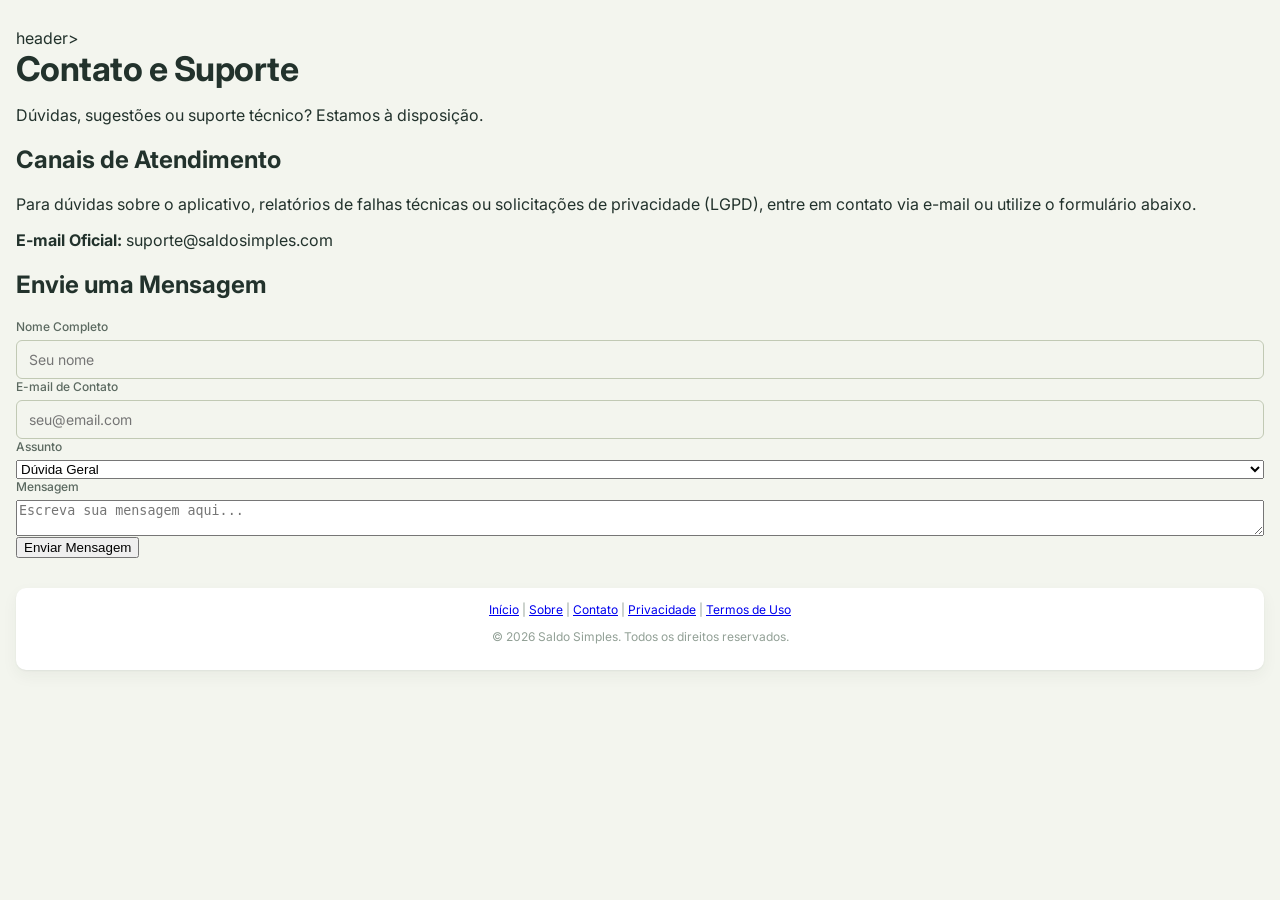
==== contato.html @ 560953db "feat: adicionar páginas de contato, privacidade, sobre e termos de uso" ====
<!DOCTYPE html>
<html lang="pt-BR">
<head>
  <meta charset="UTF-8">
  <meta name="viewport" content="width=device-width, initial-scale=1.0">
  <title>Contato e Suporte | Saldo Simples</title>
  <link rel="preconnect" href="https://fonts.googleapis.com">
  <link href="https://fonts.googleapis.com/css2?family=Fraunces:opsz,wght@9..144,400;9..144,500;9..144,600;9..144,700&family=Inter:wght@400;500;600;700&family=IBM+Plex+Mono:wght@400;500;600&display=swap" rel="stylesheet">
  <link rel="manifest" href="/manifest.json">
  <link rel="icon" type="image/x-icon" href="/assets/favicon.ico">
  <!-- Forçar modo web app no iOS/Safari -->
  <meta name="apple-mobile-web-app-capable" content="yes">
  <meta name="apple-mobile-web-app-status-bar-style" content="black-translucent">
  
  <!-- Tag ÚNICA de cor da barra do navegador -->
  <meta name="theme-color" id="themeColorMeta" content="#f8fafc">

  <link rel="stylesheet" href="assets/css/style.css">
  
  <script>
    // Aplica o tema salvo E a cor do navegador antes de renderizar a página
    (function(){
      try {
        var saved = localStorage.getItem('saldo_theme');
        var isDark = saved ? saved === 'dark' : (window.matchMedia && window.matchMedia('(prefers-color-scheme: dark)').matches);
        var theme = isDark ? 'dark' : 'light';
        var color = isDark ? '#1a2421' : '#f8fafc';
        
        document.documentElement.setAttribute('data-theme', theme);
        
        var meta = document.getElementById('themeColorMeta');
        if (meta) meta.setAttribute('content', color);
      } catch(e){}
    })();
  </script>
</head>
<body>
    <div class="container">
        header>
            <h1>Contato e Suporte</h1>
            <p class="subtitle">Dúvidas, sugestões ou suporte técnico? Estamos à disposição.</p>
        </header>

        <main>
            <section class="card">
                <h2>Canais de Atendimento</h2>
                <p>Para dúvidas sobre o aplicativo, relatórios de falhas técnicas ou solicitações de privacidade (LGPD), entre em contato via e-mail ou utilize o formulário abaixo.</p>
                <p><strong>E-mail Oficial:</strong> suporte@saldosimples.com</p>
            </section>

            <section class="card">
                <h2>Envie uma Mensagem</h2>
                <form action="#" method="POST" onsubmit="event.preventDefault(); alert('Mensagem enviada com sucesso!');">
                    <div class="form-group">
                        <label for="nome">Nome Completo</label>
                        <input type="text" id="nome" name="nome" required placeholder="Seu nome">
                    </div>

                    <div class="form-group">
                        <label for="email">E-mail de Contato</label>
                        <input type="email" id="email" name="email" required placeholder="seu@email.com">
                    </div>

                    <div class="form-group">
                        <label for="assunto">Assunto</label>
                        <select id="assunto" name="assunto">
                            <option value="duvida">Dúvida Geral</option>
                            <option value="suporte">Suporte Técnico / Bug</option>
                            <option value="lgpd">Solicitação LGPD / Privacidade</option>
                            <option value="sugestao">Sugestão de Funcionalidade</option>
                        </select>
                    </div>

                    <div class="form-group">
                        <label for="mensagem">Mensagem</label>
                        <textarea id="mensagem" name="mensagem" required placeholder="Escreva sua mensagem aqui..."></textarea>
                    </div>

                    <button type="submit">Enviar Mensagem</button>
                </form>
            </section>
        </main>

        <footer>
            <nav>
                <a href="index.html">Início</a> |
                <a href="sobre.html">Sobre</a> |
                <a href="contato.html">Contato</a> |
                <a href="privacidade.html">Privacidade</a> |
                <a href="termos.html">Termos de Uso</a>
            </nav>
            <p>&copy; 2026 Saldo Simples. Todos os direitos reservados.</p>
        </footer>
    </div>
</body>
</html>
---- assets/css/style.css ----
:root{
  --paper: #F3F5EE;
  --sheet: #FFFFFF;
  --ink: #22322C;
  --ink-soft: #5B6960;
  --ink-faint: #92A096;
  --rule: #D8DECF;
  --rule-strong: #C1C9B4;
  --margin: #B0503F;
  --margin-soft: rgba(176,80,63,0.35);
  --gold: #9C7A2C;
  --gold-soft: rgba(156,122,44,0.12);
  --pos: #35664A;
  --pos-soft: rgba(53,102,74,0.10);
  --neg: #A63D3D;
  --neg-soft: rgba(166,61,61,0.10);
  --tab-inactive: #E6E9DC;
  --shadow: 0 1px 2px rgba(34,50,44,0.06), 0 6px 16px rgba(34,50,44,0.05);
  --tint-rgb: 34,50,44;
  --overlay-scrim: rgba(34,50,44,0.32);
  color-scheme: light;
}

[data-theme="dark"]{
  --paper: #1B211D;
  --sheet: #242B26;
  --ink: #EAEDE6;
  --ink-soft: #AAB5A9;
  --ink-faint: #75816F;
  --rule: #34403A;
  --rule-strong: #3E4C43;
  --margin: #E08267;
  --margin-soft: rgba(224,130,103,0.35);
  --gold: #D9B25B;
  --gold-soft: rgba(217,178,91,0.14);
  --pos: #6FBF8F;
  --pos-soft: rgba(111,191,143,0.12);
  --neg: #E3807F;
  --neg-soft: rgba(227,128,127,0.14);
  --tab-inactive: #2E362F;
  --shadow: 0 1px 2px rgba(0,0,0,0.24), 0 6px 20px rgba(0,0,0,0.28);
  --tint-rgb: 255,255,255;
  --overlay-scrim: rgba(0,0,0,0.5);
  color-scheme: dark;
}

*{ box-sizing: border-box; }
html,body{ margin:0; padding:0; }
body{
  background: var(--paper);
  background-image:
    linear-gradient(var(--paper), var(--paper)),
    repeating-linear-gradient(90deg, rgba(var(--tint-rgb),0.02) 0 1px, transparent 1px 48px);
  color: var(--ink);
  font-family: 'Inter', sans-serif;
  min-height: 100vh;
  padding: 28px 16px 80px;
  -webkit-font-smoothing: antialiased;
}

.wrap{ max-width: 880px; margin: 0 auto; }

/* Header */
header{ margin-bottom: 22px; }
h1{
  font-family: 'Inter', sans-serif;
  font-weight: 700;
  font-size: 34px;
  margin: 0 0 4px;
  letter-spacing: -0.015em;
}
.sub{
  color: var(--ink-soft);
  font-size: 14px;
  margin: 0;
}

/* Month tabs */
.tabs-row{
  display:flex;
  align-items: flex-end;
  gap: 6px;
  margin: 22px 0 0;
  overflow-x: auto;
  padding-bottom: 2px;
  scrollbar-width: thin;
}
.tabs-row::-webkit-scrollbar{ height: 5px; }
.tabs-row::-webkit-scrollbar-thumb{ background: var(--rule-strong); border-radius: 4px; }

.tab{
  flex: 0 0 auto;
  font-family: 'Inter', sans-serif;
  font-size: 12.5px;
  padding: 9px 12px 8px 14px;
  background: var(--tab-inactive);
  color: var(--ink-soft);
  border: none;
  border-radius: 8px 8px 0 0;
  cursor: pointer;
  position: relative;
  top: 3px;
  transition: transform 0.15s ease, background 0.15s ease, color 0.15s ease;
  white-space: nowrap;
  display: inline-flex;
  align-items: center;
  gap: 6px;
}
.tab:nth-child(odd){ transform: rotate(-0.6deg); }
.tab:nth-child(even){ transform: rotate(0.6deg); }
.tab:hover{ color: var(--ink); background: #DEE3D1; }
.tab.active{
  background: var(--sheet);
  color: var(--ink);
  font-weight: 600;
  top: 0;
  transform: none;
  box-shadow: 0 -2px 8px rgba(34,50,44,0.06);
}

.tab-close{
  display: inline-flex;
  align-items: center;
  justify-content: center;
  width: 16px;
  height: 16px;
  border-radius: 50%;
  font-size: 12px;
  color: var(--ink-faint);
  transition: all 0.12s ease;
  margin-left: 2px;
}
.tab-close:hover{
  background: var(--neg-soft);
  color: var(--neg);
}

.tab-add{
  flex: 0 0 auto;
  font-family: 'Inter', sans-serif;
  font-size: 16px;
  line-height: 1;
  width: 34px; height: 34px;
  border-radius: 50%;
  border: 1px dashed var(--rule-strong);
  background: transparent;
  color: var(--ink-soft);
  cursor: pointer;
  align-self: center;
  transition: all 0.15s ease;
}
.tab-add:hover{ border-color: var(--margin); color: var(--margin); }

/* Panel geral */
.panel{
  background: var(--sheet);
  border-radius: 0 10px 10px 10px;
  box-shadow: var(--shadow);
  padding: 22px;
  display: grid;
  grid-template-columns: 1fr 1fr 1fr;
  gap: 0;
  margin-bottom: 28px;
  overflow: hidden;
}
.stat{ padding: 4px 18px; position:relative; }
.stat + .stat{ border-left: 1px solid var(--rule); }
.stat-label{
  font-family: 'Inter', sans-serif;
  font-size: 10.5px;
  letter-spacing: 0.1em;
  text-transform: uppercase;
  color: var(--ink-faint);
  margin: 0 0 8px;
}
.stat-value{
  font-family:'IBM Plex Mono', monospace;
  font-size: 25px;
  font-weight: 600;
  font-variant-numeric: tabular-nums;
  margin: 0;
  letter-spacing: -0.02em;
}
.stat.despesas .stat-value{ color: var(--margin); }
.stat.receitas .stat-value{ color: var(--gold); }
.stat.saldo .stat-value.pos{ color: var(--pos); }
.stat.saldo .stat-value.neg{ color: var(--neg); }
.stat-sub{
  font-size: 11px;
  color: var(--ink-faint);
  margin: 4px 0 0;
}

@media (max-width: 560px){
  .panel{ grid-template-columns: 1fr; }
  .stat + .stat{ border-left:none; border-top: 1px solid var(--rule); padding-top: 14px; margin-top: 10px;}
}

/* Sections */
section.book{
  background: var(--sheet);
  border-radius: 10px;
  box-shadow: var(--shadow);
  margin-bottom: 22px;
  overflow: hidden;
  border-left: 3px solid var(--margin-soft);
}
section.book.income{ border-left-color: rgba(156,122,44,0.35); }

.book-head{
  display:flex;
  align-items:baseline;
  justify-content: space-between;
  padding: 18px 22px 12px;
}
.book-title{
  font-family: 'Inter', sans-serif;
  font-weight: 700;
  font-size: 19px;
  margin: 0;
  letter-spacing: -0.01em;
}
.book-total{
  font-family:'IBM Plex Mono', monospace;
  font-size: 15px;
  font-weight: 600;
  font-variant-numeric: tabular-nums;
}
section.book .book-total{ color: var(--margin); }
section.book.income .book-total{ color: var(--gold); }

table{ width: 100%; border-collapse: collapse; }
thead th{
  text-align: left;
  font-family: 'Inter', sans-serif;
  font-size: 10.5px;
  letter-spacing: 0.08em;
  text-transform: uppercase;
  color: var(--ink-faint);
  font-weight: 500;
  padding: 6px 22px;
  border-top: 1px solid var(--rule);
  border-bottom: 1px solid var(--rule-strong);
}
thead th.col-day{ width: 58px; }
thead th.col-value{ width: 150px; text-align: right; }
thead th.col-action{ width: 40px; }

tbody tr{ border-bottom: 1px solid var(--rule); transition: background 0.12s ease; }
tbody tr:hover{ background: rgba(var(--tint-rgb),0.02); }
tbody td{ padding: 4px 22px; vertical-align: middle; }
tbody td:first-child{ padding-left: 14px; padding-right: 4px; }

.cell-input{
  width: 100%;
  border: none;
  background: transparent;
  font-family: inherit;
  color: var(--ink);
  font-size: 14px;
  padding: 8px 4px;
  border-radius: 4px;
  outline: none;
  transition: background 0.12s ease;
}
.cell-input:hover{ background: rgba(var(--tint-rgb),0.035); }
.cell-input:focus{ background: var(--gold-soft); box-shadow: inset 0 0 0 1px var(--rule-strong); }
.cell-input.day-input{ font-family:'IBM Plex Mono', monospace; text-align:center; -moz-appearance:textfield; }
.cell-input.day-input::-webkit-inner-spin-button,
.cell-input.day-input::-webkit-outer-spin-button{ -webkit-appearance:none; margin:0; }
.cell-input.value-input{ -moz-appearance:textfield; }
.cell-input.value-input::-webkit-inner-spin-button,
.cell-input.value-input::-webkit-outer-spin-button{ -webkit-appearance:none; margin:0; }
.cell-input.value-input{
  font-family:'IBM Plex Mono', monospace;
  text-align: right;
  font-variant-numeric: tabular-nums;
}
.cell-input.item-input{ font-weight: 500; }
.cell-input.value-input::placeholder{ color: var(--ink-faint); font-family: 'Inter', sans-serif;}

.row-del{
  border: none;
  background: transparent;
  color: var(--ink-faint);
  cursor: pointer;
  font-size: 16px;
  line-height: 1;
  width: 26px; height: 26px;
  border-radius: 6px;
  transition: all 0.12s ease;
}
.row-del:hover{ color: var(--neg); background: var(--neg-soft); }

.add-row-btn{
  display:flex;
  align-items:center;
  gap: 8px;
  width: 100%;
  background: transparent;
  border: none;
  border-top: 1px dashed var(--rule-strong);
  color: var(--ink-soft);
  font-family: 'Inter', sans-serif;
  font-size: 13px;
  padding: 12px 22px;
  cursor: pointer;
  transition: all 0.12s ease;
}
.add-row-btn:hover{ color: var(--margin); background: rgba(176,80,63,0.03); }
section.book.income .add-row-btn:hover{ color: var(--gold); background: rgba(156,122,44,0.04); }
.plus-sym{ font-family: 'Inter', sans-serif; font-size: 15px; }

.empty-note{
  padding: 22px;
  text-align:center;
  color: var(--ink-faint);
  font-size: 13px;
}

footer{
  text-align:center;
  color: var(--ink-faint);
  font-size: 12px;
  margin-top: 30px;
  font-family: 'Inter', sans-serif;
  background: var(--sheet);
  border-radius: 10px;
  padding: 14px 16px;
  box-shadow: var(--shadow);
}
footer button{
  background:none;
  border:none;
  color: var(--ink-faint);
  text-decoration: underline;
  cursor:pointer;
  font-family: inherit;
  font-size: inherit;
  padding: 0 4px;
}
footer button:hover{ color: var(--margin); }

.save-flag{
  position: fixed;
  bottom: 18px; right: 18px;
  background: var(--ink);
  color: var(--paper);
  font-family: 'Inter', sans-serif;
  font-size: 11.5px;
  padding: 8px 14px;
  border-radius: 20px;
  opacity: 0;
  transform: translateY(6px);
  transition: opacity 0.25s ease, transform 0.25s ease;
  pointer-events: none;
}
.save-flag.show{ opacity: 1; transform: translateY(0); }

@media (prefers-reduced-motion: reduce){
  *{ transition: none !important; }
}

/* Header topo (título) */
.top-bar{
  display: flex;
  align-items: flex-start;
  gap: 14px;
  margin-bottom: 22px;
}
.top-bar-title{ flex: 1 1 auto; min-width: 0; }
.top-bar-title h1{ margin: 0 0 4px; }
.top-bar-title .sub{ margin: 0; }

.nav-eyebrow{
  font-family: 'Inter', sans-serif;
  font-size: 10.5px;
  letter-spacing: 0.12em;
  text-transform: uppercase;
  color: var(--ink-faint);
  margin: 0 8px 8px;
}
.nav-link{
  text-align: left;
  border: none;
  background: transparent;
  border-radius: 8px;
  padding: 12px 10px;
  cursor: pointer;
  display: flex;
  flex-direction: column;
  gap: 2px;
  transition: background 0.15s ease;
}
.nav-link:hover{ background: rgba(var(--tint-rgb),0.045); }
.nav-link.active{ background: var(--gold-soft); }
.nav-link-title{
  font-family: 'Inter', sans-serif;
  font-weight: 700;
  font-size: 16px;
  color: var(--ink);
  letter-spacing: -0.01em;
}
.nav-link-sub{
  font-size: 12px;
  color: var(--ink-soft);
}

.account-logged-btn{
  flex-direction: row;
  align-items: center;
  justify-content: space-between;
  gap: 8px;
  cursor: default;
}
.account-logged-info{
  display: flex;
  flex-direction: column;
  gap: 2px;
  min-width: 0;
}
.account-logged-name{
  overflow: hidden;
  text-overflow: ellipsis;
  white-space: nowrap;
}
.account-logout-btn{
  flex-shrink: 0;
  width: 32px;
  height: 32px;
  display: flex;
  align-items: center;
  justify-content: center;
  border: none;
  border-radius: 7px;
  background: transparent;
  color: var(--ink-soft);
  cursor: pointer;
  transition: background 0.15s ease, color 0.15s ease;
}
.account-logout-btn:hover{
  background: rgba(190,60,60,0.1);
  color: #b23b3b;
}
.account-logout-btn svg{
  width: 18px;
  height: 18px;
}

/* Alternância de tema (claro/escuro) */
.theme-toggle-btn{
  flex-direction: row;
  align-items: center;
  justify-content: space-between;
  gap: 8px;
  width: 100%;
}
.theme-toggle-track{
  position: relative;
  flex-shrink: 0;
  width: 40px;
  height: 22px;
  border-radius: 999px;
  background: var(--rule-strong);
  transition: background 0.2s ease;
}
.theme-toggle-thumb{
  position: absolute;
  top: 2px; left: 2px;
  width: 18px; height: 18px;
  border-radius: 50%;
  background: var(--sheet);
  box-shadow: 0 1px 3px rgba(0,0,0,0.25);
  display: flex;
  align-items: center;
  justify-content: center;
  color: var(--ink-soft);
  transition: transform 0.2s ease;
}
.theme-toggle-thumb svg{ width: 12px; height: 12px; }
[data-theme="dark"] .theme-toggle-track{ background: var(--gold); }
[data-theme="dark"] .theme-toggle-thumb{ transform: translateX(18px); }


/* --- Modal customizado (substitui confirm()/alert() nativos) --- */
.modal-overlay{
  position: fixed;
  inset: 0;
  background: var(--overlay-scrim);
  display: flex;
  align-items: center;
  justify-content: center;
  padding: 20px;
  z-index: 200;
  opacity: 0;
  pointer-events: none;
  transition: opacity 0.18s ease;
}
.modal-overlay.open{ opacity: 1; pointer-events: auto; }
.modal-card{
  background: var(--sheet);
  border-radius: 12px;
  box-shadow: var(--shadow);
  max-width: 400px;
  width: 100%;
  padding: 24px;
  transform: translateY(8px) scale(0.98);
  transition: transform 0.18s ease;
}
.modal-overlay.open .modal-card{ transform: translateY(0) scale(1); }
.modal-title{
  font-family: 'Inter', sans-serif;
  font-weight: 700;
  font-size: 18px;
  color: var(--ink);
  margin: 0 0 10px;
  letter-spacing: -0.01em;
}
.modal-message{
  font-size: 14px;
  color: var(--ink-soft);
  line-height: 1.5;
  margin: 0 0 22px;
  white-space: pre-line;
}
.modal-actions{
  display: flex;
  justify-content: flex-end;
  gap: 10px;
}
.modal-btn{
  padding: 10px 18px;
  border-radius: 7px;
  border: none;
  font-family: 'Inter', sans-serif;
  font-size: 13px;
  font-weight: 600;
  cursor: pointer;
  transition: background 0.15s ease, opacity 0.15s ease;
}
.modal-btn.secondary{
  background: transparent;
  color: var(--ink-soft);
  border: 1px solid var(--rule-strong);
}
.modal-btn.secondary:hover{ background: rgba(var(--tint-rgb),0.05); }
.modal-btn.primary{ background: var(--ink); color: var(--paper); }
.modal-btn.primary:hover{ opacity: 0.88; }
.modal-btn.danger{ background: var(--neg); color: #fff; }
.modal-btn.danger:hover{ opacity: 0.88; }

@media (prefers-reduced-motion: reduce){
  .modal-overlay, .modal-card{ transition: none; }
}

/* --- Toasts (notificações não bloqueantes) --- */
.toast-stack{
  position: fixed;
  top: 18px;
  right: 18px;
  left: 18px;
  z-index: 210;
  display: flex;
  flex-direction: column;
  align-items: flex-end;
  gap: 8px;
  pointer-events: none;
}
.toast{
  pointer-events: auto;
  max-width: 360px;
  background: var(--sheet);
  color: var(--ink);
  border-left: 4px solid var(--ink-soft);
  border-radius: 8px;
  box-shadow: var(--shadow);
  padding: 12px 16px;
  font-size: 13.5px;
  line-height: 1.4;
  opacity: 0;
  transform: translateY(-8px);
  transition: opacity 0.2s ease, transform 0.2s ease;
  cursor: pointer;
}
.toast.show{ opacity: 1; transform: translateY(0); }
.toast.success{ border-left-color: var(--pos); }
.toast.error{ border-left-color: var(--neg); }
.toast.info{ border-left-color: var(--gold); }
.toast.syncing{ border-left-color: var(--ink-faint); }
@media (max-width: 560px){
  .toast-stack{ left: 12px; right: 12px; align-items: stretch; }
  .toast{ max-width: none; }
}

/* Layout geral: menu lateral (desktop) + conteúdo */
.app-shell{ display: block; }
.side-nav{ display: none; }
.mobile-tabbar{ display: none; }
.sheet-overlay{ display: none; }

/* Desktop / navegador: menu fica sempre aberto na lateral,
   próximo ao conteúdo centralizado (não colado na borda da tela) */
@media (min-width: 769px){
  .app-shell{
    display: flex;
    align-items: flex-start;
    justify-content: center;
    gap: 22px;
    max-width: 1170px;
    margin: 0 auto;
  }
  .app-shell .wrap{ margin: 0; flex: 1 1 auto; min-width: 0; }

  .side-nav{
    display: flex;
    flex-direction: column;
    gap: 6px;
    width: 230px;
    flex: 0 0 230px;
    position: sticky;
    top: 28px;
    background: var(--sheet);
    border-radius: 14px;
    box-shadow: var(--shadow);
    padding: 18px 14px;
  }
}

/* Mobile: menu lateral vira barra de navegação no rodapé,
   e "Conta" abre um menu suspenso de baixo pra cima */
@media (max-width: 768px){
  body{ padding-bottom: 92px; }
  .save-flag{ bottom: 84px; }

  .mobile-tabbar{
    display: flex;
    position: fixed;
    left: 0; right: 0; bottom: 0;
    z-index: 45;
    background: var(--sheet);
    border-top: 1px solid var(--rule);
    box-shadow: 0 -2px 12px rgba(34,50,44,0.07);
    padding: 6px 2px calc(6px + env(safe-area-inset-bottom));
  }
  .tabbar-btn{
    flex: 1 1 0;
    display: flex;
    flex-direction: column;
    align-items: center;
    justify-content: center;
    gap: 3px;
    border: none;
    background: transparent;
    color: var(--ink-faint);
    font-family: 'Inter', sans-serif;
    font-size: 10.5px;
    letter-spacing: 0.01em;
    padding: 6px 2px;
    border-radius: 10px;
    cursor: pointer;
    transition: color 0.15s ease, background 0.15s ease;
  }
  .tabbar-btn svg{ width: 21px; height: 21px; }
  .tabbar-btn:active{ background: rgba(var(--tint-rgb),0.06); }
  .tabbar-btn.active{ color: var(--margin); background: var(--gold-soft); }

  /* Menu suspenso (bottom sheet) */
  .sheet-overlay{
    display: block;
    position: fixed;
    inset: 0;
    background: var(--overlay-scrim);
    z-index: 49;
    opacity: 0;
    pointer-events: none;
    transition: opacity 0.2s ease;
  }
  .sheet-overlay.open{ opacity: 1; pointer-events: auto; }

  .bottom-sheet{
    position: fixed;
    left: 0; right: 0; bottom: 0;
    background: var(--sheet);
    border-radius: 16px 16px 0 0;
    box-shadow: 0 -8px 28px rgba(34,50,44,0.18);
    padding: 10px 14px calc(18px + env(safe-area-inset-bottom));
    display: flex;
    flex-direction: column;
    gap: 4px;
    transform: translateY(100%);
    transition: transform 0.24s ease;
    max-height: 70vh;
    overflow-y: auto;
  }
  .sheet-overlay.open .bottom-sheet{ transform: translateY(0); }

  .sheet-handle{
    width: 36px; height: 4px;
    border-radius: 3px;
    background: var(--rule-strong);
    margin: 4px auto 10px;
  }
}

/* Anual */
.anual-head{ margin-bottom: 22px; }
.year-card{
  background: var(--sheet);
  border-radius: 10px;
  box-shadow: var(--shadow);
  margin-bottom: 22px;
  overflow: hidden;
  border-left: 3px solid var(--rule-strong);
}
.year-head{
  display:flex;
  align-items: baseline;
  justify-content: space-between;
  padding: 18px 22px 14px;
  border-bottom: 1px solid var(--rule);
}
.year-title{
  font-family: 'Inter', sans-serif;
  font-weight: 700;
  font-size: 22px;
  margin: 0;
  letter-spacing: -0.01em;
}
.year-saldo{
  font-family:'IBM Plex Mono', monospace;
  font-size: 15px;
  font-weight: 600;
  font-variant-numeric: tabular-nums;
}
.year-saldo.pos{ color: var(--pos); }
.year-saldo.neg{ color: var(--neg); }

.year-stats{
  display: grid;
  grid-template-columns: 1fr 1fr;
  gap: 0;
}
.year-stat{ padding: 16px 22px; }
.year-stat + .year-stat{ border-left: 1px solid var(--rule); }
.year-stat .stat-label{ margin-bottom: 6px; }
.year-stat .stat-value{ font-size: 20px; }
.year-stat.despesas .stat-value{ color: var(--margin); }
.year-stat.receitas .stat-value{ color: var(--gold); }

.year-breakdown{
  display: grid;
  grid-template-columns: 1fr 1fr;
  gap: 0;
  border-top: 1px solid var(--rule);
}
.year-breakdown-col + .year-breakdown-col{ border-left: 1px solid var(--rule); }
.year-breakdown-title{
  font-family: 'Inter', sans-serif;
  font-size: 10.5px;
  letter-spacing: 0.08em;
  text-transform: uppercase;
  color: var(--ink-faint);
  padding: 12px 22px 4px;
}
.year-item-row{
  display:flex;
  justify-content: space-between;
  padding: 5px 22px;
  font-size: 13px;
}
.year-item-row .yi-name{ color: var(--ink-soft); }
.year-item-row .yi-val{
  font-family:'IBM Plex Mono', monospace;
  font-variant-numeric: tabular-nums;
  flex-shrink: 0;
  padding-left: 12px;
}
.year-breakdown-empty{
  padding: 8px 22px 14px;
  font-size: 12.5px;
  color: var(--ink-faint);
}
.year-breakdown-col:last-child .year-breakdown-empty,
.year-breakdown-col:last-child .year-item-row{ padding-bottom: 14px; }

.geral-panel{ margin-top: 4px; }

.anual-empty{
  background: var(--sheet);
  border-radius: 10px;
  box-shadow: var(--shadow);
  padding: 32px 22px;
  text-align: center;
  color: var(--ink-faint);
  font-size: 14px;
  margin-bottom: 22px;
}

/* Página de Auth / Login */
.auth-card {
  background: var(--sheet);
  border-radius: 10px;
  box-shadow: var(--shadow);
  padding: 28px;
  max-width: 400px;
  margin: 20px auto;
}
.auth-tabs {
  display: flex;
  border-bottom: 1px solid var(--rule);
  margin-bottom: 20px;
}
.auth-tab {
  flex: 1;
  padding: 10px;
  background: none;
  border: none;
  border-bottom: 2px solid transparent;
  font-family: 'Inter', sans-serif;
  font-size: 14px;
  color: var(--ink-soft);
  cursor: pointer;
  transition: all 0.15s ease;
}
.auth-tab.active {
  border-bottom-color: var(--margin);
  color: var(--ink);
  font-weight: 600;
}
.auth-form {
  display: flex;
  flex-direction: column;
  gap: 16px;
}
.form-group {
  display: flex;
  flex-direction: column;
  gap: 6px;
}
.form-row {
  display: flex;
  gap: 12px;
}
.form-row .form-group {
  flex: 1;
  min-width: 0;
}
.form-group label {
  font-size: 12px;
  font-weight: 500;
  color: var(--ink-soft);
  font-family: 'Inter', sans-serif;
}
.form-group input {
  padding: 10px 12px;
  border: 1px solid var(--rule-strong);
  border-radius: 6px;
  background: var(--paper);
  font-family: inherit;
  font-size: 14px;
  color: var(--ink);
  outline: none;
}
.form-group input:focus {
  border-color: var(--margin);
  box-shadow: 0 0 0 2px var(--margin-soft);
}
.auth-submit {
  margin-top: 8px;
  padding: 12px;
  background: var(--ink);
  color: var(--paper);
  border: none;
  border-radius: 6px;
  font-family: 'Inter', sans-serif;
  font-weight: 600;
  cursor: pointer;
  transition: background 0.15s ease;
}
.auth-submit:hover {
  background: var(--margin);
}

@media (max-width: 560px){
  .year-stats{ grid-template-columns: 1fr; }
  .year-stat + .year-stat{ border-left: none; border-top: 1px solid var(--rule); }
  .year-breakdown{ grid-template-columns: 1fr; }
  .year-breakdown-col + .year-breakdown-col{ border-left: none; border-top: 1px solid var(--rule); }

  thead th, tbody td, .book-head{ padding-left: 14px; padding-right: 14px; }
  tbody td:first-child{ padding-left: 10px; padding-right: 2px; }
  .stat-value{ font-size: 21px; }
  thead th.col-day{ width: 40px; }
  thead th.col-value{ width: 92px; padding-left: 6px; }
  thead th.col-action{ width: 30px; }
  table{ table-layout: fixed; }
  tbody td:nth-child(2){ padding-left: 8px; padding-right: 4px; overflow: hidden; }
  tbody td:nth-child(3){ padding-left: 4px; padding-right: 8px; }
  .cell-input.item-input{ font-size: 13.5px; }
  .cell-input.value-input{ font-size: 13px; padding-left: 0; }
  .cell-input.value-input::placeholder{ font-size: 12px; }
  tbody td:last-child{ padding-left: 0; padding-right: 8px; }
}

#viewAuth {
  padding-top: 10px;
  min-height: calc(100vh - 120px);
  display: flex;
  justify-content: center;
  align-items: flex-start; /* Garante que o card fique no topo e não centralizado verticalmente lá embaixo */
}

/* Cabeçalho centralizado do card de autenticação */
.auth-card-header {
  text-align: center;
  margin-bottom: 24px;
}

.auth-card-title {
  font-family: 'Inter', sans-serif; /* Mesmo padrão de título usado em .modal-title, .book-title, .nav-link-title e .year-title */
  font-size: 1.35rem;
  font-weight: 700;
  letter-spacing: -0.01em;
  color: var(--ink);
  margin: 0 0 6px 0;
}

.auth-card-sub {
  font-family: inherit; /* Garante a mesma fonte do restante do app */
  font-size: 0.875rem;
  font-weight: 400;
  color: var(--ink-soft);
  margin: 0;
  line-height: 1.45;
}
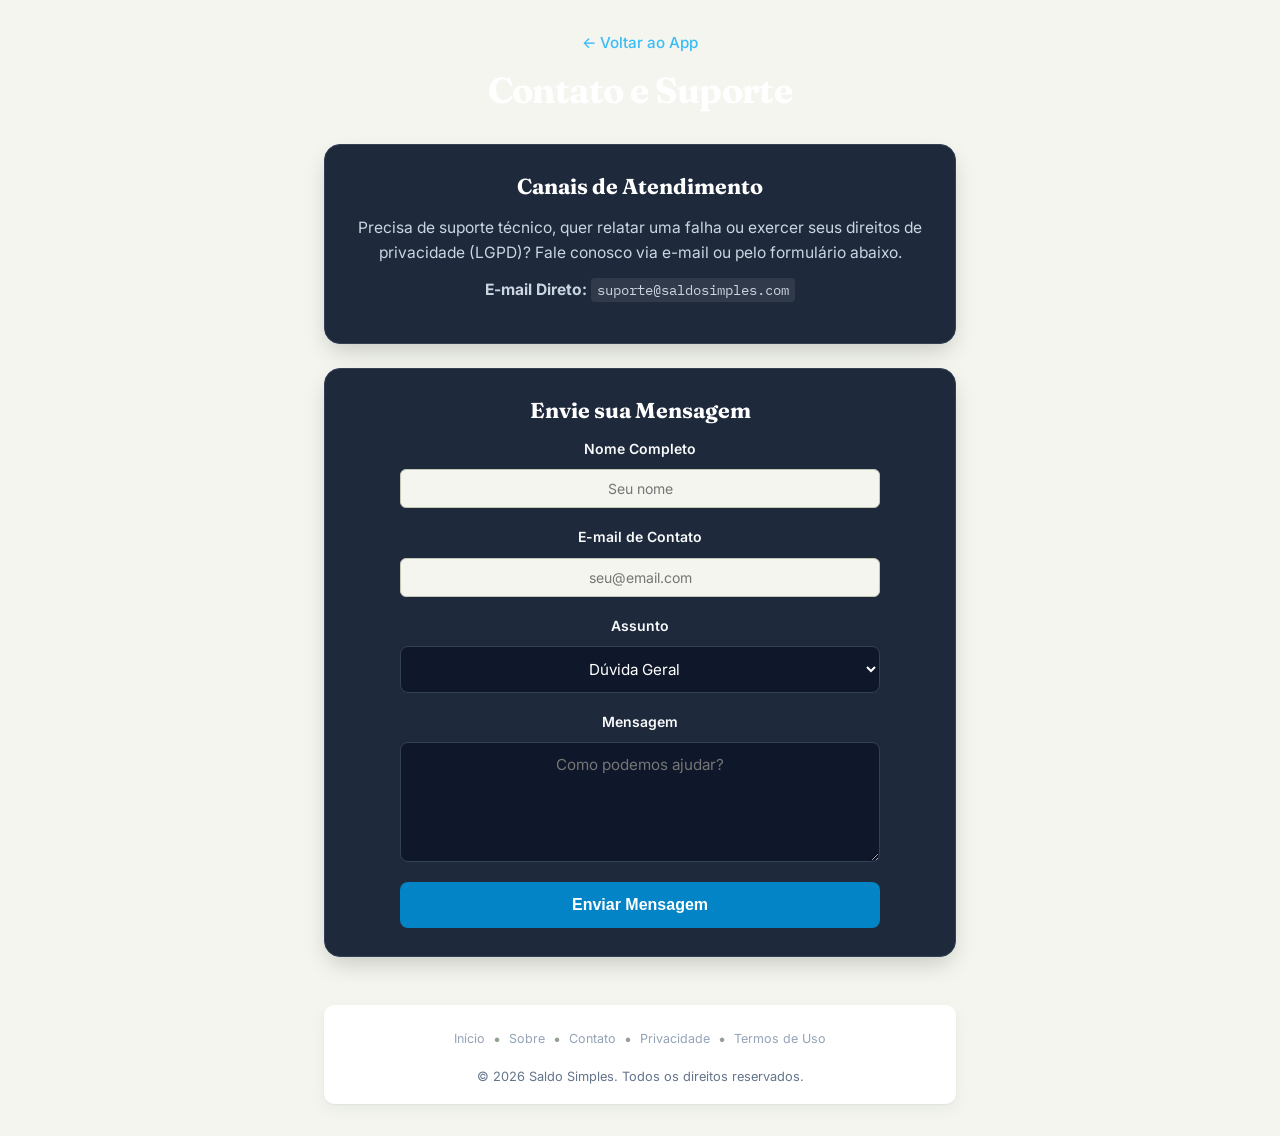
==== commit 95a874c6: "feat: add terms acceptance checkbox to registration form, enhance footer navigation, and update priv" ====
--- a/contato.html
+++ b/contato.html
@@ -1,5 +1,5 @@
 <!DOCTYPE html>
-<html lang="pt-BR">
+<html lang="pt-BR" data-theme="dark">
 <head>
   <meta charset="UTF-8">
   <meta name="viewport" content="width=device-width, initial-scale=1.0">
@@ -8,89 +8,312 @@
   <link href="https://fonts.googleapis.com/css2?family=Fraunces:opsz,wght@9..144,400;9..144,500;9..144,600;9..144,700&family=Inter:wght@400;500;600;700&family=IBM+Plex+Mono:wght@400;500;600&display=swap" rel="stylesheet">
   <link rel="manifest" href="/manifest.json">
   <link rel="icon" type="image/x-icon" href="/assets/favicon.ico">
-  <!-- Forçar modo web app no iOS/Safari -->
   <meta name="apple-mobile-web-app-capable" content="yes">
   <meta name="apple-mobile-web-app-status-bar-style" content="black-translucent">
-  
-  <!-- Tag ÚNICA de cor da barra do navegador -->
   <meta name="theme-color" id="themeColorMeta" content="#f8fafc">
-
   <link rel="stylesheet" href="assets/css/style.css">
   
   <script>
-    // Aplica o tema salvo E a cor do navegador antes de renderizar a página
     (function(){
       try {
         var saved = localStorage.getItem('saldo_theme');
         var isDark = saved ? saved === 'dark' : (window.matchMedia && window.matchMedia('(prefers-color-scheme: dark)').matches);
         var theme = isDark ? 'dark' : 'light';
         var color = isDark ? '#1a2421' : '#f8fafc';
-        
         document.documentElement.setAttribute('data-theme', theme);
-        
         var meta = document.getElementById('themeColorMeta');
         if (meta) meta.setAttribute('content', color);
       } catch(e){}
     })();
   </script>
+
+  <style>
+    /* Reset & Inherit Fonts from CSS Variables/System */
+    body {
+      font-family: var(--font-sans, 'Inter', -apple-system, BlinkMacSystemFont, "Segoe UI", Roboto, sans-serif);
+      margin: 0;
+      padding: 0;
+      display: flex;
+      justify-content: center;
+      align-items: center;
+      min-height: 100vh;
+      background-color: var(--bg-body, #0f172a);
+      color: var(--text-main, #f8fafc);
+    }
+
+    .app-container {
+      width: 100%;
+      max-width: 680px;
+      margin: 0 auto;
+      padding: 2rem 1.5rem;
+      display: flex;
+      flex-direction: column;
+      align-items: center;
+      text-align: center;
+      box-sizing: border-box;
+    }
+
+    .app-header {
+      width: 100%;
+      margin-bottom: 2rem;
+      display: flex;
+      flex-direction: column;
+      align-items: center;
+    }
+
+    .page-title {
+      font-family: var(--font-serif, 'Fraunces', Georgia, serif);
+      font-size: 2.25rem;
+      font-weight: 700;
+      margin: 0.5rem 0 0 0;
+      color: var(--text-heading, #ffffff);
+    }
+
+    .content-body {
+      width: 100%;
+      display: flex;
+      flex-direction: column;
+      align-items: center;
+      gap: 1.5rem;
+    }
+
+    .card {
+      width: 100%;
+      background: var(--bg-card, #1e293b);
+      border: 1px solid var(--border-color, #334155);
+      border-radius: 16px;
+      padding: 1.75rem 1.5rem;
+      box-shadow: 0 10px 25px -5px rgba(0, 0, 0, 0.2);
+      box-sizing: border-box;
+      display: flex;
+      flex-direction: column;
+      align-items: center;
+      text-align: center;
+    }
+
+    .card h2 {
+      font-family: var(--font-serif, 'Fraunces', Georgia, serif);
+      font-size: 1.35rem;
+      margin-top: 0;
+      margin-bottom: 1rem;
+      color: var(--text-heading, #ffffff);
+    }
+
+    .card p {
+      font-size: 0.975rem;
+      line-height: 1.6;
+      color: var(--text-muted, #cbd5e1);
+      margin: 0 0 0.75rem 0;
+    }
+
+    .info-list {
+      list-style: none;
+      padding: 0;
+      margin: 0;
+      text-align: center;
+      width: 100%;
+    }
+
+    .info-list li {
+      margin-bottom: 1rem;
+      font-size: 0.95rem;
+      line-height: 1.6;
+      color: var(--text-muted, #cbd5e1);
+    }
+
+    .info-list li:last-child {
+      margin-bottom: 0;
+    }
+
+    code {
+      font-family: var(--font-mono, 'IBM Plex Mono', monospace);
+      background: rgba(255, 255, 255, 0.08);
+      padding: 0.2rem 0.4rem;
+      border-radius: 4px;
+      font-size: 0.875rem;
+    }
+
+    /* Form styling for Contato */
+    .app-form {
+      width: 100%;
+      max-width: 480px;
+      display: flex;
+      flex-direction: column;
+      gap: 1.25rem;
+      align-items: center;
+    }
+
+    .form-group {
+      width: 100%;
+      display: flex;
+      flex-direction: column;
+      align-items: center;
+      text-align: center;
+    }
+
+    .form-group label {
+      font-size: 0.875rem;
+      font-weight: 600;
+      margin-bottom: 0.4rem;
+      color: var(--text-main, #f8fafc);
+    }
+
+    .form-input {
+      width: 100%;
+      padding: 0.75rem 1rem;
+      border-radius: 8px;
+      border: 1px solid var(--border-color, #334155);
+      background: var(--bg-input, #0f172a);
+      color: var(--text-main, #ffffff);
+      font-family: inherit;
+      font-size: 0.95rem;
+      box-sizing: border-box;
+      text-align: center;
+    }
+
+    textarea.form-input {
+      min-height: 120px;
+      resize: vertical;
+    }
+
+    .btn-primary {
+      width: 100%;
+      padding: 0.85rem;
+      border-radius: 8px;
+      border: none;
+      background: #0284c7;
+      color: #ffffff;
+      font-weight: 600;
+      font-size: 1rem;
+      cursor: pointer;
+      transition: background 0.2s ease;
+    }
+
+    .btn-primary:hover {
+      background: #0369a1;
+    }
+
+    /* Global link reset & Back link */
+    a, a:visited {
+      color: inherit;
+      text-decoration: none;
+    }
+
+    .back-link, 
+    .back-link:visited,
+    .back-link:hover,
+    .back-link:active {
+      color: #38bdf8 !important;
+      text-decoration: none !important;
+      font-size: 0.95rem;
+      font-weight: 500;
+      display: inline-block;
+      margin-bottom: 0.5rem;
+    }
+
+    .back-link:hover {
+      text-decoration: underline !important;
+      color: #7dd3fc !important;
+    }
+
+    /* Footer styling */
+    .app-footer {
+      margin-top: 3rem;
+      padding-top: 1.5rem;
+      border-top: 1px solid var(--border-color, rgba(255, 255, 255, 0.1));
+      width: 100%;
+      text-align: center;
+    }
+
+    .app-footer nav.footer-nav {
+      display: flex;
+      justify-content: center;
+      flex-wrap: wrap;
+      gap: 0.5rem;
+      margin-bottom: 0.75rem;
+      font-size: 0.9rem;
+    }
+
+    .app-footer nav.footer-nav a,
+    .app-footer nav.footer-nav a:visited {
+      color: #94a3b8 !important;
+      text-decoration: none !important;
+      transition: color 0.2s ease;
+    }
+
+    .app-footer nav.footer-nav a:hover,
+    .app-footer nav.footer-nav a:active {
+      color: #f1f5f9 !important;
+      text-decoration: underline !important;
+    }
+
+    .app-footer p {
+      font-size: 0.8rem;
+      color: #64748b;
+      margin: 0;
+    }
+  </style>
+
 </head>
 <body>
-    <div class="container">
-        header>
-            <h1>Contato e Suporte</h1>
-            <p class="subtitle">Dúvidas, sugestões ou suporte técnico? Estamos à disposição.</p>
-        </header>
-
-        <main>
-            <section class="card">
-                <h2>Canais de Atendimento</h2>
-                <p>Para dúvidas sobre o aplicativo, relatórios de falhas técnicas ou solicitações de privacidade (LGPD), entre em contato via e-mail ou utilize o formulário abaixo.</p>
-                <p><strong>E-mail Oficial:</strong> suporte@saldosimples.com</p>
-            </section>
-
-            <section class="card">
-                <h2>Envie uma Mensagem</h2>
-                <form action="#" method="POST" onsubmit="event.preventDefault(); alert('Mensagem enviada com sucesso!');">
-                    <div class="form-group">
-                        <label for="nome">Nome Completo</label>
-                        <input type="text" id="nome" name="nome" required placeholder="Seu nome">
-                    </div>
-
-                    <div class="form-group">
-                        <label for="email">E-mail de Contato</label>
-                        <input type="email" id="email" name="email" required placeholder="seu@email.com">
-                    </div>
-
-                    <div class="form-group">
-                        <label for="assunto">Assunto</label>
-                        <select id="assunto" name="assunto">
-                            <option value="duvida">Dúvida Geral</option>
-                            <option value="suporte">Suporte Técnico / Bug</option>
-                            <option value="lgpd">Solicitação LGPD / Privacidade</option>
-                            <option value="sugestao">Sugestão de Funcionalidade</option>
-                        </select>
-                    </div>
-
-                    <div class="form-group">
-                        <label for="mensagem">Mensagem</label>
-                        <textarea id="mensagem" name="mensagem" required placeholder="Escreva sua mensagem aqui..."></textarea>
-                    </div>
-
-                    <button type="submit">Enviar Mensagem</button>
-                </form>
-            </section>
-        </main>
-
-        <footer>
-            <nav>
-                <a href="index.html">Início</a> |
-                <a href="sobre.html">Sobre</a> |
-                <a href="contato.html">Contato</a> |
-                <a href="privacidade.html">Privacidade</a> |
-                <a href="termos.html">Termos de Uso</a>
-            </nav>
-            <p>&copy; 2026 Saldo Simples. Todos os direitos reservados.</p>
-        </footer>
-    </div>
+  <div class="app-container">
+    <header class="app-header">
+      <div class="header-content">
+        <a href="index.html" class="back-link">&larr; Voltar ao App</a>
+        <h1 class="page-title">Contato e Suporte</h1>
+      </div>
+    </header>
+
+    <main class="content-body">
+      <section class="card">
+        <h2>Canais de Atendimento</h2>
+        <p>Precisa de suporte técnico, quer relatar uma falha ou exercer seus direitos de privacidade (LGPD)? Fale conosco via e-mail ou pelo formulário abaixo.</p>
+        <p><strong>E-mail Direto:</strong> <code>suporte@saldosimples.com</code></p>
+      </section>
+
+      <section class="card">
+        <h2>Envie sua Mensagem</h2>
+        <form class="app-form" action="#" method="POST" onsubmit="event.preventDefault(); alert('Mensagem enviada com sucesso!');">
+          <div class="form-group">
+            <label for="nome">Nome Completo</label>
+            <input type="text" id="nome" name="nome" class="form-input" required placeholder="Seu nome">
+          </div>
+
+          <div class="form-group">
+            <label for="email">E-mail de Contato</label>
+            <input type="email" id="email" name="email" class="form-input" required placeholder="seu@email.com">
+          </div>
+
+          <div class="form-group">
+            <label for="assunto">Assunto</label>
+            <select id="assunto" name="assunto" class="form-input">
+              <option value="duvida">Dúvida Geral</option>
+              <option value="suporte">Suporte Técnico / Relatório de Bug</option>
+              <option value="lgpd">Privacidade / LGPD</option>
+              <option value="sugestao">Sugestão de Melhoria</option>
+            </select>
+          </div>
+
+          <div class="form-group">
+            <label for="mensagem">Mensagem</label>
+            <textarea id="mensagem" name="mensagem" class="form-input" required placeholder="Como podemos ajudar?"></textarea>
+          </div>
+
+          <button type="submit" class="btn btn-primary">Enviar Mensagem</button>
+        </form>
+      </section>
+    </main>
+
+    <footer class="app-footer">
+      <nav class="footer-nav">
+        <a href="index.html">Início</a> &bull;
+        <a href="sobre.html">Sobre</a> &bull;
+        <a href="contato.html">Contato</a> &bull;
+        <a href="privacidade.html">Privacidade</a> &bull;
+        <a href="termos.html">Termos de Uso</a>
+      </nav>
+      <p>&copy; 2026 Saldo Simples. Todos os direitos reservados.</p>
+    </footer>
+  </div>
 </body>
 </html>
--- a/assets/css/style.css
+++ b/assets/css/style.css
@@ -932,4 +932,113 @@
   color: var(--ink-soft);
   margin: 0;
   line-height: 1.45;
+}
+
+/* Rodapé Unificado */
+.app-footer {
+  display: flex;
+  flex-direction: column; /* Força cada bloco a ficar um abaixo do outro */
+  align-items: center;
+  justify-content: center;
+  gap: 10px;
+  text-align: center;
+  padding: 20px 16px;
+  box-sizing: border-box;
+}
+
+/* Linha de ações/dados */
+.footer-actions {
+  display: flex;
+  align-items: center;
+  justify-content: center;
+  flex-wrap: wrap;
+  gap: 6px;
+}
+
+.footer-actions button {
+  background: none;
+  border: none;
+  color: var(--ink-faint);
+  text-decoration: underline;
+  cursor: pointer;
+  font-family: inherit;
+  font-size: inherit;
+  padding: 0;
+  transition: color 0.15s ease;
+}
+
+.footer-actions button:hover {
+  color: var(--margin);
+}
+
+/* Linha de navegação (Links) */
+.footer-nav {
+  display: flex;
+  align-items: center;
+  justify-content: center;
+  flex-wrap: wrap;
+  gap: 6px;
+  width: 100%;
+}
+
+.footer-nav a,
+.footer-nav a:visited {
+  color: var(--ink-soft) !important;
+  text-decoration: none !important;
+  font-size: 12.5px;
+  transition: color 0.15s ease;
+}
+
+.footer-nav a:hover,
+.footer-nav a:active {
+  color: var(--ink) !important;
+  text-decoration: underline !important;
+}
+
+/* Pontos separadores e copyright */
+.app-footer .dot {
+  color: var(--rule-strong);
+  user-select: none;
+}
+
+.footer-copy {
+  display: block;
+  width: 100%;
+  margin: 4px 0 0 0;
+  font-size: 11px;
+  color: var(--ink-faint);
+  text-align: center;
+
+/* Estilo da caixinha de Termos de Uso no cadastro */
+.form-group-checkbox {
+  display: flex;
+  align-items: flex-start;
+  gap: 8px;
+  margin: 4px 0 8px 0;
+}
+
+.form-group-checkbox input[type="checkbox"] {
+  width: 16px;
+  height: 16px;
+  margin-top: 2px;
+  cursor: pointer;
+  accent-color: var(--margin);
+}
+
+.form-group-checkbox label {
+  font-family: 'Inter', sans-serif;
+  font-size: 12px;
+  color: var(--ink-soft);
+  line-height: 1.4;
+  cursor: pointer;
+}
+
+.form-group-checkbox label a {
+  color: var(--ink);
+  text-decoration: underline;
+  font-weight: 500;
+}
+
+.form-group-checkbox label a:hover {
+  color: var(--margin);
 }
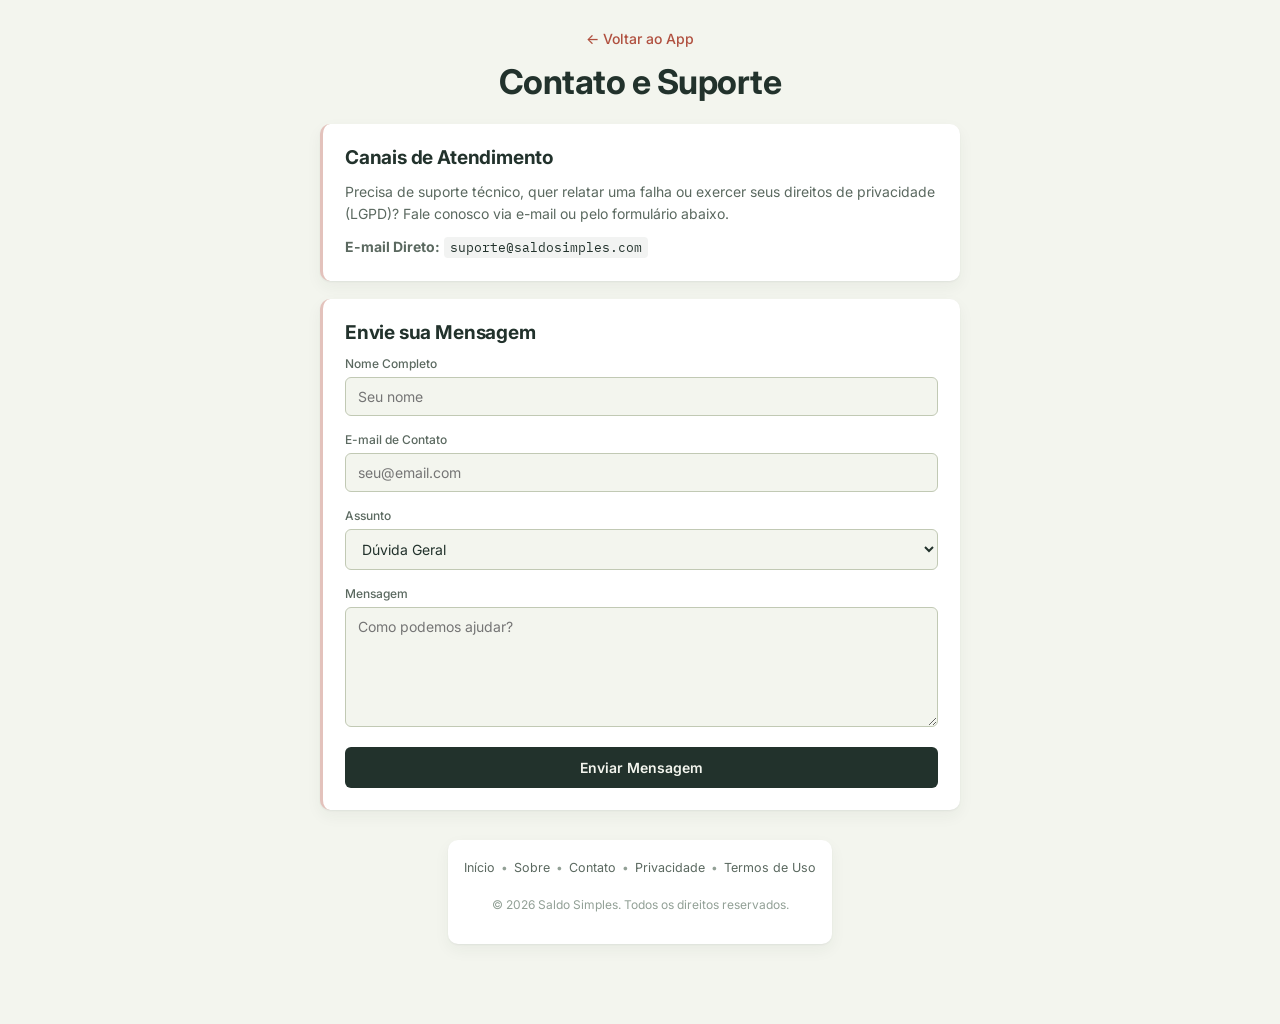
==== commit 189c6659: "feat: atualizar cores e estilos em páginas de contato, privacidade, sobre e termos de uso" ====
--- a/contato.html
+++ b/contato.html
@@ -10,7 +10,7 @@
   <link rel="icon" type="image/x-icon" href="/assets/favicon.ico">
   <meta name="apple-mobile-web-app-capable" content="yes">
   <meta name="apple-mobile-web-app-status-bar-style" content="black-translucent">
-  <meta name="theme-color" id="themeColorMeta" content="#f8fafc">
+  <meta name="theme-color" id="themeColorMeta" content="#1a2421">
   <link rel="stylesheet" href="assets/css/style.css">
   
   <script>
@@ -28,229 +28,165 @@
   </script>
 
   <style>
-    /* Reset & Inherit Fonts from CSS Variables/System */
-    body {
-      font-family: var(--font-sans, 'Inter', -apple-system, BlinkMacSystemFont, "Segoe UI", Roboto, sans-serif);
-      margin: 0;
-      padding: 0;
+    body{
       display: flex;
       justify-content: center;
-      align-items: center;
       min-height: 100vh;
-      background-color: var(--bg-body, #0f172a);
-      color: var(--text-main, #f8fafc);
-    }
-
-    .app-container {
-      width: 100%;
-      max-width: 680px;
+    }
+
+    .app-container{
+      width: 100%;
+      max-width: 640px;
       margin: 0 auto;
-      padding: 2rem 1.5rem;
       display: flex;
       flex-direction: column;
       align-items: center;
       text-align: center;
+    }
+
+    .app-header{
+      width: 100%;
+      margin-bottom: 22px;
+      display: flex;
+      flex-direction: column;
+      align-items: center;
+    }
+
+    .page-title{
+      font-family: 'Inter', sans-serif;
+      font-weight: 700;
+      font-size: 34px;
+      letter-spacing: -0.015em;
+      margin: 4px 0 0;
+      color: var(--ink);
+    }
+
+    .content-body{
+      width: 100%;
+      display: flex;
+      flex-direction: column;
+      align-items: center;
+      gap: 18px;
+    }
+
+    .card{
+      width: 100%;
+      background: var(--sheet);
+      border-radius: 10px;
+      box-shadow: var(--shadow);
+      border-left: 3px solid var(--margin-soft);
+      padding: 22px;
       box-sizing: border-box;
-    }
-
-    .app-header {
-      width: 100%;
-      margin-bottom: 2rem;
-      display: flex;
-      flex-direction: column;
-      align-items: center;
-    }
-
-    .page-title {
-      font-family: var(--font-serif, 'Fraunces', Georgia, serif);
-      font-size: 2.25rem;
+      text-align: left;
+    }
+
+    .card h2{
+      font-family: 'Inter', sans-serif;
       font-weight: 700;
-      margin: 0.5rem 0 0 0;
-      color: var(--text-heading, #ffffff);
-    }
-
-    .content-body {
-      width: 100%;
-      display: flex;
-      flex-direction: column;
-      align-items: center;
-      gap: 1.5rem;
-    }
-
-    .card {
-      width: 100%;
-      background: var(--bg-card, #1e293b);
-      border: 1px solid var(--border-color, #334155);
-      border-radius: 16px;
-      padding: 1.75rem 1.5rem;
-      box-shadow: 0 10px 25px -5px rgba(0, 0, 0, 0.2);
-      box-sizing: border-box;
-      display: flex;
-      flex-direction: column;
-      align-items: center;
-      text-align: center;
-    }
-
-    .card h2 {
-      font-family: var(--font-serif, 'Fraunces', Georgia, serif);
-      font-size: 1.35rem;
-      margin-top: 0;
-      margin-bottom: 1rem;
-      color: var(--text-heading, #ffffff);
-    }
-
-    .card p {
-      font-size: 0.975rem;
+      font-size: 19px;
+      letter-spacing: -0.01em;
+      margin: 0 0 12px;
+      color: var(--ink);
+    }
+
+    .card p{
+      font-size: 14px;
       line-height: 1.6;
-      color: var(--text-muted, #cbd5e1);
-      margin: 0 0 0.75rem 0;
-    }
-
-    .info-list {
+      color: var(--ink-soft);
+      margin: 0 0 10px;
+    }
+    .card p:last-child{ margin-bottom: 0; }
+
+    .info-list{
       list-style: none;
       padding: 0;
       margin: 0;
-      text-align: center;
-      width: 100%;
-    }
-
-    .info-list li {
-      margin-bottom: 1rem;
-      font-size: 0.95rem;
+    }
+    .info-list li{
+      font-size: 14px;
       line-height: 1.6;
-      color: var(--text-muted, #cbd5e1);
-    }
-
-    .info-list li:last-child {
-      margin-bottom: 0;
-    }
-
-    code {
-      font-family: var(--font-mono, 'IBM Plex Mono', monospace);
-      background: rgba(255, 255, 255, 0.08);
-      padding: 0.2rem 0.4rem;
+      color: var(--ink-soft);
+      margin-bottom: 14px;
+    }
+    .info-list li:last-child{ margin-bottom: 0; }
+    .info-list li strong{ color: var(--ink); }
+
+    code{
+      font-family: 'IBM Plex Mono', monospace;
+      background: rgba(var(--tint-rgb),0.06);
+      padding: 2px 6px;
       border-radius: 4px;
-      font-size: 0.875rem;
-    }
-
-    /* Form styling for Contato */
-    .app-form {
-      width: 100%;
-      max-width: 480px;
-      display: flex;
-      flex-direction: column;
-      gap: 1.25rem;
-      align-items: center;
-    }
-
-    .form-group {
-      width: 100%;
-      display: flex;
-      flex-direction: column;
-      align-items: center;
-      text-align: center;
-    }
-
-    .form-group label {
-      font-size: 0.875rem;
+      font-size: 13px;
+      color: var(--ink);
+    }
+
+    /* Formulário (Contato) */
+    .app-form{
+      width: 100%;
+      display: flex;
+      flex-direction: column;
+      gap: 16px;
+    }
+    .form-group{
+      display: flex;
+      flex-direction: column;
+      gap: 6px;
+      text-align: left;
+    }
+    .form-group label{
+      font-size: 12px;
+      font-weight: 500;
+      color: var(--ink-soft);
+      font-family: 'Inter', sans-serif;
+    }
+    .form-input{
+      padding: 10px 12px;
+      border: 1px solid var(--rule-strong);
+      border-radius: 6px;
+      background: var(--paper);
+      color: var(--ink);
+      font-family: inherit;
+      font-size: 14px;
+      outline: none;
+      box-sizing: border-box;
+      transition: border-color 0.15s ease, box-shadow 0.15s ease;
+    }
+    .form-input:focus{
+      border-color: var(--margin);
+      box-shadow: 0 0 0 2px var(--margin-soft);
+    }
+    textarea.form-input{ min-height: 120px; resize: vertical; }
+
+    .btn-primary{
+      margin-top: 4px;
+      padding: 12px;
+      border-radius: 6px;
+      border: none;
+      background: var(--ink);
+      color: var(--paper);
+      font-family: 'Inter', sans-serif;
       font-weight: 600;
-      margin-bottom: 0.4rem;
-      color: var(--text-main, #f8fafc);
-    }
-
-    .form-input {
-      width: 100%;
-      padding: 0.75rem 1rem;
-      border-radius: 8px;
-      border: 1px solid var(--border-color, #334155);
-      background: var(--bg-input, #0f172a);
-      color: var(--text-main, #ffffff);
-      font-family: inherit;
-      font-size: 0.95rem;
-      box-sizing: border-box;
-      text-align: center;
-    }
-
-    textarea.form-input {
-      min-height: 120px;
-      resize: vertical;
-    }
-
-    .btn-primary {
-      width: 100%;
-      padding: 0.85rem;
-      border-radius: 8px;
-      border: none;
-      background: #0284c7;
-      color: #ffffff;
-      font-weight: 600;
-      font-size: 1rem;
+      font-size: 14px;
       cursor: pointer;
-      transition: background 0.2s ease;
-    }
-
-    .btn-primary:hover {
-      background: #0369a1;
-    }
-
-    /* Global link reset & Back link */
-    a, a:visited {
-      color: inherit;
+      transition: background 0.15s ease;
+    }
+    .btn-primary:hover{ background: var(--margin); }
+
+    /* Link de volta */
+    .back-link, .back-link:visited{
+      color: var(--margin);
       text-decoration: none;
-    }
-
-    .back-link, 
-    .back-link:visited,
-    .back-link:hover,
-    .back-link:active {
-      color: #38bdf8 !important;
-      text-decoration: none !important;
-      font-size: 0.95rem;
+      font-size: 14px;
       font-weight: 500;
       display: inline-block;
-      margin-bottom: 0.5rem;
-    }
-
-    .back-link:hover {
-      text-decoration: underline !important;
-      color: #7dd3fc !important;
-    }
-
-    /* Footer styling */
-    .app-footer {
-      margin-top: 3rem;
-      padding-top: 1.5rem;
-      border-top: 1px solid var(--border-color, rgba(255, 255, 255, 0.1));
-      width: 100%;
-      text-align: center;
-    }
-
-    .app-footer nav.footer-nav {
-      display: flex;
-      justify-content: center;
-      flex-wrap: wrap;
-      gap: 0.5rem;
-      margin-bottom: 0.75rem;
-      font-size: 0.9rem;
-    }
-
-    .app-footer nav.footer-nav a,
-    .app-footer nav.footer-nav a:visited {
-      color: #94a3b8 !important;
-      text-decoration: none !important;
-      transition: color 0.2s ease;
-    }
-
-    .app-footer nav.footer-nav a:hover,
-    .app-footer nav.footer-nav a:active {
-      color: #f1f5f9 !important;
-      text-decoration: underline !important;
-    }
-
-    .app-footer p {
-      font-size: 0.8rem;
-      color: #64748b;
-      margin: 0;
+      margin-bottom: 10px;
+      transition: opacity 0.15s ease;
+    }
+    .back-link:hover{ text-decoration: underline; opacity: 0.85; }
+
+    @media (max-width: 560px){
+      .page-title{ font-size: 26px; }
+      .card{ padding: 18px; }
     }
   </style>
 
